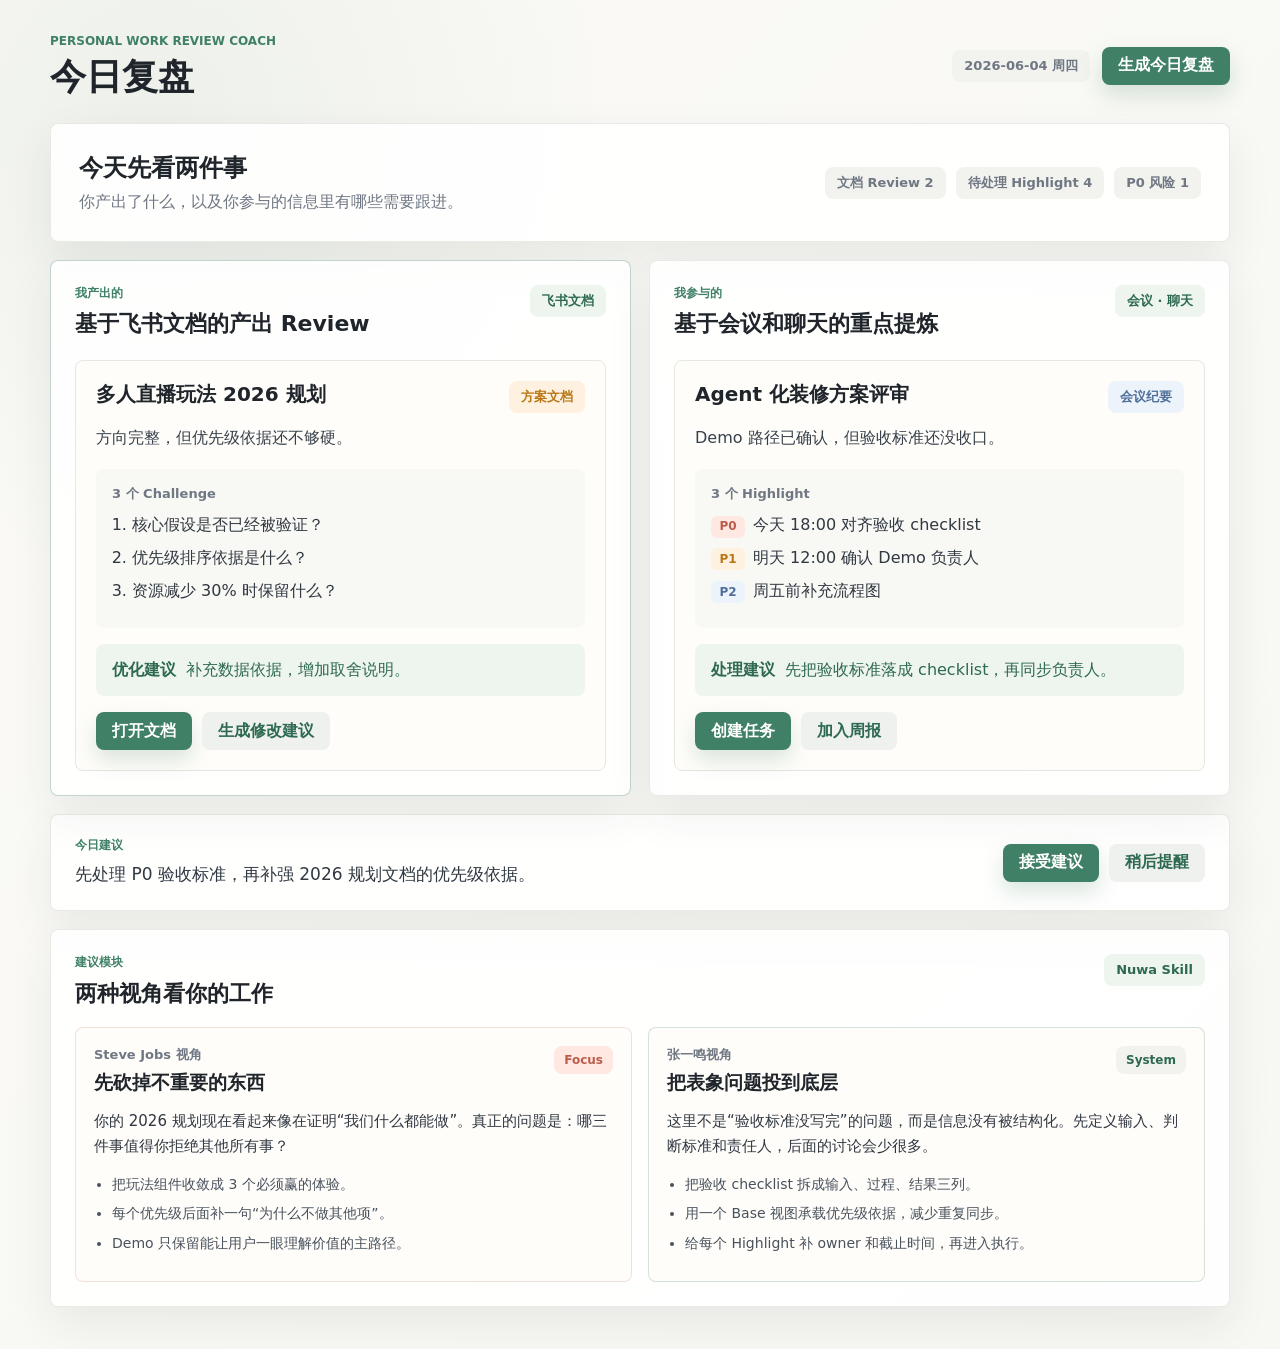
==== index.html @ 81011a87 "Add daily review demo v1.0" ====
<!doctype html>
<html lang="zh-CN">
  <head>
    <meta charset="UTF-8" />
    <meta name="viewport" content="width=device-width, initial-scale=1.0" />
    <title>今日复盘</title>
    <link rel="stylesheet" href="./styles.css" />
  </head>
  <body>
    <main class="app-shell">
      <header class="topbar">
        <div>
          <p class="eyebrow">Personal Work Review Coach</p>
          <h1>今日复盘</h1>
        </div>
        <div class="topbar-actions">
          <span class="date-chip">2026-06-04 周四</span>
          <button class="primary-btn" type="button">生成今日复盘</button>
        </div>
      </header>

      <section class="intro-panel">
        <div class="intro-copy">
          <h2>今天先看两件事</h2>
          <p>你产出了什么，以及你参与的信息里有哪些需要跟进。</p>
        </div>
        <div class="summary-pills" aria-label="今日摘要">
          <span>文档 Review 2</span>
          <span>待处理 Highlight 4</span>
          <span>P0 风险 1</span>
        </div>
      </section>

      <section class="review-grid">
        <article class="review-card active-card" id="outputs">
          <div class="card-heading">
            <div>
              <p class="card-label">我产出的</p>
              <h3>基于飞书文档的产出 Review</h3>
            </div>
            <span class="source-chip">飞书文档</span>
          </div>

          <div class="work-item">
            <div class="item-title-row">
              <h4>多人直播玩法 2026 规划</h4>
              <span class="type-tag">方案文档</span>
            </div>
            <p class="review-line">方向完整，但优先级依据还不够硬。</p>

            <div class="sub-block">
              <p class="block-title">3 个 Challenge</p>
              <ol>
                <li>核心假设是否已经被验证？</li>
                <li>优先级排序依据是什么？</li>
                <li>资源减少 30% 时保留什么？</li>
              </ol>
            </div>

            <div class="suggestion-box">
              <strong>优化建议</strong>
              <span>补充数据依据，增加取舍说明。</span>
            </div>

            <div class="action-row">
              <button type="button">打开文档</button>
              <button class="soft" type="button">生成修改建议</button>
            </div>
          </div>
        </article>

        <article class="review-card" id="participated">
          <div class="card-heading">
            <div>
              <p class="card-label">我参与的</p>
              <h3>基于会议和聊天的重点提炼</h3>
            </div>
            <span class="source-chip">会议 · 聊天</span>
          </div>

          <div class="work-item">
            <div class="item-title-row">
              <h4>Agent 化装修方案评审</h4>
              <span class="type-tag blue">会议纪要</span>
            </div>
            <p class="review-line">Demo 路径已确认，但验收标准还没收口。</p>

            <div class="sub-block">
              <p class="block-title">3 个 Highlight</p>
              <ul class="highlights">
                <li><span class="priority p0">P0</span>今天 18:00 对齐验收 checklist</li>
                <li><span class="priority p1">P1</span>明天 12:00 确认 Demo 负责人</li>
                <li><span class="priority p2">P2</span>周五前补充流程图</li>
              </ul>
            </div>

            <div class="suggestion-box">
              <strong>处理建议</strong>
              <span>先把验收标准落成 checklist，再同步负责人。</span>
            </div>

            <div class="action-row">
              <button type="button">创建任务</button>
              <button class="soft" type="button">加入周报</button>
            </div>
          </div>
        </article>
      </section>

      <section class="coach-note">
        <div>
          <p class="card-label">今日建议</p>
          <p>先处理 P0 验收标准，再补强 2026 规划文档的优先级依据。</p>
        </div>
        <div class="action-row compact">
          <button type="button">接受建议</button>
          <button class="soft" type="button">稍后提醒</button>
        </div>
      </section>

      <section class="advisor-panel" aria-label="视角建议">
        <div class="advisor-header">
          <div>
            <p class="card-label">建议模块</p>
            <h3>两种视角看你的工作</h3>
          </div>
          <span class="source-chip">Nuwa Skill</span>
        </div>

        <div class="advisor-grid">
          <article class="advisor-card jobs-card">
            <div class="advisor-name-row">
              <div>
                <p class="advisor-role">Steve Jobs 视角</p>
                <h4>先砍掉不重要的东西</h4>
              </div>
              <span class="advisor-mark">Focus</span>
            </div>
            <p class="advisor-quote">
              你的 2026 规划现在看起来像在证明“我们什么都能做”。真正的问题是：哪三件事值得你拒绝其他所有事？
            </p>
            <ul class="advisor-actions">
              <li>把玩法组件收敛成 3 个必须赢的体验。</li>
              <li>每个优先级后面补一句“为什么不做其他项”。</li>
              <li>Demo 只保留能让用户一眼理解价值的主路径。</li>
            </ul>
          </article>

          <article class="advisor-card zhang-card">
            <div class="advisor-name-row">
              <div>
                <p class="advisor-role">张一鸣视角</p>
                <h4>把表象问题投到底层</h4>
              </div>
              <span class="advisor-mark">System</span>
            </div>
            <p class="advisor-quote">
              这里不是“验收标准没写完”的问题，而是信息没有被结构化。先定义输入、判断标准和责任人，后面的讨论会少很多。
            </p>
            <ul class="advisor-actions">
              <li>把验收 checklist 拆成输入、过程、结果三列。</li>
              <li>用一个 Base 视图承载优先级依据，减少重复同步。</li>
              <li>给每个 Highlight 补 owner 和截止时间，再进入执行。</li>
            </ul>
          </article>
        </div>
      </section>
    </main>

    <script src="./script.js"></script>
  </body>
</html>
---- styles.css ----
:root {
  --bg: #f7f7f3;
  --surface: #ffffff;
  --surface-soft: #eef5ee;
  --text: #20252b;
  --muted: #6f7783;
  --line: #e5e7e2;
  --green: #3f8066;
  --green-dark: #2e6951;
  --amber: #b97718;
  --coral: #bd5c4b;
  --blue: #4f6f99;
  --shadow: 0 18px 45px rgba(42, 52, 48, 0.08);
}

* {
  box-sizing: border-box;
}

body {
  margin: 0;
  min-height: 100vh;
  background:
    radial-gradient(circle at 12% 8%, rgba(82, 128, 102, 0.08), transparent 28%),
    linear-gradient(135deg, #fbfaf6 0%, var(--bg) 100%);
  color: var(--text);
  font-family:
    Inter, ui-sans-serif, system-ui, -apple-system, BlinkMacSystemFont, "Segoe UI",
    "PingFang SC", "Hiragino Sans GB", "Microsoft YaHei", sans-serif;
}

button {
  border: 0;
  font: inherit;
  cursor: pointer;
}

.app-shell {
  width: min(1180px, calc(100vw - 48px));
  margin: 0 auto;
  padding: 34px 0 42px;
}

.topbar {
  display: flex;
  align-items: center;
  justify-content: space-between;
  gap: 24px;
  margin-bottom: 26px;
}

.eyebrow,
.card-label {
  margin: 0 0 8px;
  color: var(--green);
  font-size: 12px;
  font-weight: 700;
  letter-spacing: 0;
  text-transform: uppercase;
}

h1,
h2,
h3,
h4,
p {
  margin-top: 0;
}

h1 {
  margin-bottom: 0;
  font-size: 36px;
  line-height: 1.15;
  letter-spacing: 0;
}

.topbar-actions {
  display: flex;
  align-items: center;
  gap: 12px;
  flex-wrap: wrap;
  justify-content: flex-end;
}

.date-chip,
.summary-pills span,
.source-chip,
.type-tag {
  display: inline-flex;
  align-items: center;
  min-height: 32px;
  padding: 0 12px;
  border-radius: 8px;
  background: #f2f3ef;
  color: var(--muted);
  font-size: 13px;
  font-weight: 600;
  white-space: nowrap;
}

.primary-btn,
.action-row button {
  min-height: 38px;
  padding: 0 16px;
  border-radius: 8px;
  background: var(--green);
  color: #fff;
  font-weight: 700;
  box-shadow: 0 10px 22px rgba(63, 128, 102, 0.2);
}

.intro-panel,
.coach-note,
.review-card,
.advisor-panel {
  border: 1px solid rgba(229, 231, 226, 0.86);
  border-radius: 8px;
  background: rgba(255, 255, 255, 0.88);
  box-shadow: var(--shadow);
}

.intro-panel {
  display: flex;
  align-items: center;
  justify-content: space-between;
  gap: 24px;
  padding: 28px;
  margin-bottom: 18px;
}

.intro-copy h2 {
  margin-bottom: 8px;
  font-size: 24px;
}

.intro-copy p {
  margin-bottom: 0;
  color: var(--muted);
  font-size: 16px;
}

.summary-pills {
  display: flex;
  gap: 10px;
  flex-wrap: wrap;
  justify-content: flex-end;
}

.segment-tabs {
  display: inline-flex;
  padding: 4px;
  margin: 0 0 18px;
  border: 1px solid var(--line);
  border-radius: 8px;
  background: #fff;
}

.tab {
  min-width: 112px;
  min-height: 38px;
  padding: 0 18px;
  border-radius: 6px;
  background: transparent;
  color: var(--muted);
  font-weight: 700;
}

.tab.active {
  background: var(--surface-soft);
  color: var(--green-dark);
}

.review-grid {
  display: grid;
  grid-template-columns: minmax(0, 1fr) minmax(0, 1fr);
  gap: 18px;
  align-items: stretch;
}

.review-card {
  padding: 24px;
  min-height: 520px;
}

.active-card {
  border-color: rgba(63, 128, 102, 0.32);
}

.card-heading {
  display: flex;
  align-items: flex-start;
  justify-content: space-between;
  gap: 18px;
  margin-bottom: 22px;
}

.card-heading h3 {
  margin-bottom: 0;
  font-size: 22px;
  line-height: 1.25;
}

.source-chip {
  background: #eef5ee;
  color: var(--green-dark);
}

.work-item {
  border: 1px solid var(--line);
  border-radius: 8px;
  padding: 20px;
  background: #fffdfa;
}

.item-title-row {
  display: flex;
  align-items: flex-start;
  justify-content: space-between;
  gap: 12px;
  margin-bottom: 12px;
}

.item-title-row h4 {
  margin-bottom: 0;
  font-size: 20px;
  line-height: 1.3;
}

.type-tag {
  background: #fff1df;
  color: var(--amber);
}

.type-tag.blue {
  background: #edf3fb;
  color: var(--blue);
}

.review-line {
  margin-bottom: 18px;
  color: #37404a;
  font-size: 16px;
  line-height: 1.65;
}

.sub-block {
  padding: 16px;
  border-radius: 8px;
  background: #f8f8f4;
}

.block-title {
  margin-bottom: 10px;
  color: var(--muted);
  font-size: 13px;
  font-weight: 800;
}

ol,
ul {
  margin: 0;
  padding-left: 20px;
}

li {
  margin: 8px 0;
  color: #303842;
  line-height: 1.55;
}

.highlights {
  padding-left: 0;
  list-style: none;
}

.priority {
  display: inline-flex;
  align-items: center;
  justify-content: center;
  width: 34px;
  min-height: 22px;
  margin-right: 8px;
  border-radius: 6px;
  font-size: 12px;
  font-weight: 800;
}

.p0 {
  background: #ffe8e2;
  color: var(--coral);
}

.p1 {
  background: #fff1df;
  color: var(--amber);
}

.p2 {
  background: #edf3fb;
  color: var(--blue);
}

.suggestion-box {
  display: flex;
  gap: 10px;
  margin: 16px 0;
  padding: 14px 16px;
  border-radius: 8px;
  background: #eef5ee;
  color: var(--green-dark);
  line-height: 1.55;
}

.suggestion-box strong {
  white-space: nowrap;
}

.action-row {
  display: flex;
  gap: 10px;
  flex-wrap: wrap;
}

.action-row button.soft {
  background: #eef1ed;
  color: var(--green-dark);
  box-shadow: none;
}

.coach-note {
  display: flex;
  align-items: center;
  justify-content: space-between;
  gap: 18px;
  margin-top: 18px;
  padding: 22px 24px;
}

.coach-note p:last-child {
  margin-bottom: 0;
  color: #303842;
  font-size: 17px;
  line-height: 1.5;
}

.compact {
  flex-shrink: 0;
}

.advisor-panel {
  margin-top: 18px;
  padding: 24px;
}

.advisor-header {
  display: flex;
  align-items: flex-start;
  justify-content: space-between;
  gap: 18px;
  margin-bottom: 18px;
}

.advisor-header h3 {
  margin-bottom: 0;
  font-size: 22px;
}

.advisor-grid {
  display: grid;
  grid-template-columns: repeat(2, minmax(0, 1fr));
  gap: 16px;
}

.advisor-card {
  border: 1px solid var(--line);
  border-radius: 8px;
  padding: 18px;
  background: #fffdfa;
}

.jobs-card {
  border-color: rgba(189, 92, 75, 0.18);
}

.zhang-card {
  border-color: rgba(63, 128, 102, 0.22);
}

.advisor-name-row {
  display: flex;
  align-items: flex-start;
  justify-content: space-between;
  gap: 12px;
  margin-bottom: 14px;
}

.advisor-role {
  margin-bottom: 6px;
  color: var(--muted);
  font-size: 13px;
  font-weight: 800;
}

.advisor-name-row h4 {
  margin-bottom: 0;
  font-size: 19px;
  line-height: 1.3;
}

.advisor-mark {
  display: inline-flex;
  align-items: center;
  min-height: 28px;
  padding: 0 10px;
  border-radius: 8px;
  background: #f2f3ef;
  color: var(--green-dark);
  font-size: 12px;
  font-weight: 800;
}

.jobs-card .advisor-mark {
  background: #ffe8e2;
  color: var(--coral);
}

.advisor-quote {
  margin-bottom: 14px;
  color: #303842;
  font-size: 15px;
  line-height: 1.7;
}

.advisor-actions {
  margin: 0;
  padding-left: 18px;
}

.advisor-actions li {
  color: #48515c;
  font-size: 14px;
}

@media (max-width: 900px) {
  .app-shell {
    width: min(100vw - 28px, 720px);
    padding-top: 22px;
  }

  .topbar,
  .intro-panel,
  .coach-note,
  .advisor-header {
    align-items: flex-start;
    flex-direction: column;
  }

  .topbar-actions,
  .summary-pills {
    justify-content: flex-start;
  }

  .review-grid {
    grid-template-columns: 1fr;
  }

  .advisor-grid {
    grid-template-columns: 1fr;
  }

  .review-card {
    min-height: auto;
  }
}

@media (max-width: 560px) {
  h1 {
    font-size: 30px;
  }

  .intro-panel,
  .review-card,
  .coach-note,
  .advisor-panel {
    padding: 18px;
  }

  .segment-tabs {
    width: 100%;
  }

  .tab {
    flex: 1;
    min-width: 0;
  }

  .item-title-row,
  .card-heading,
  .suggestion-box {
    flex-direction: column;
    align-items: flex-start;
  }
}
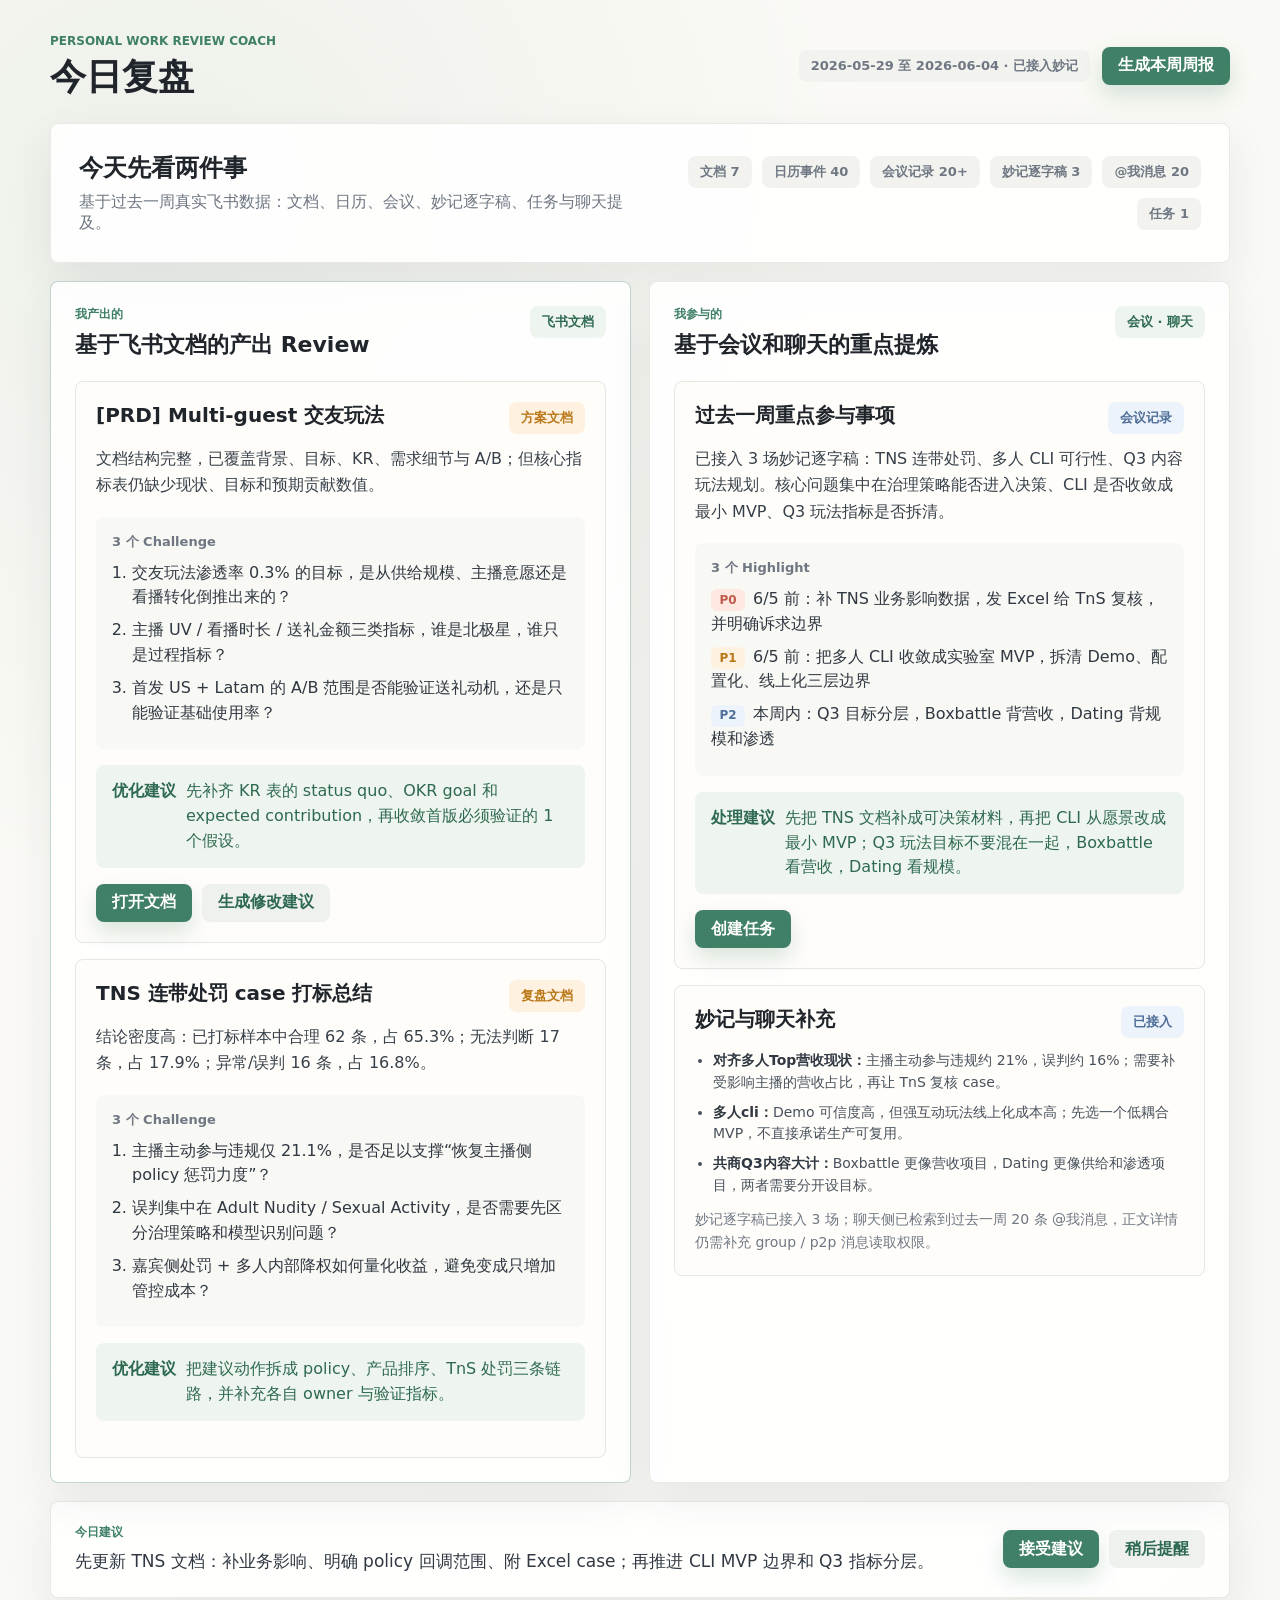
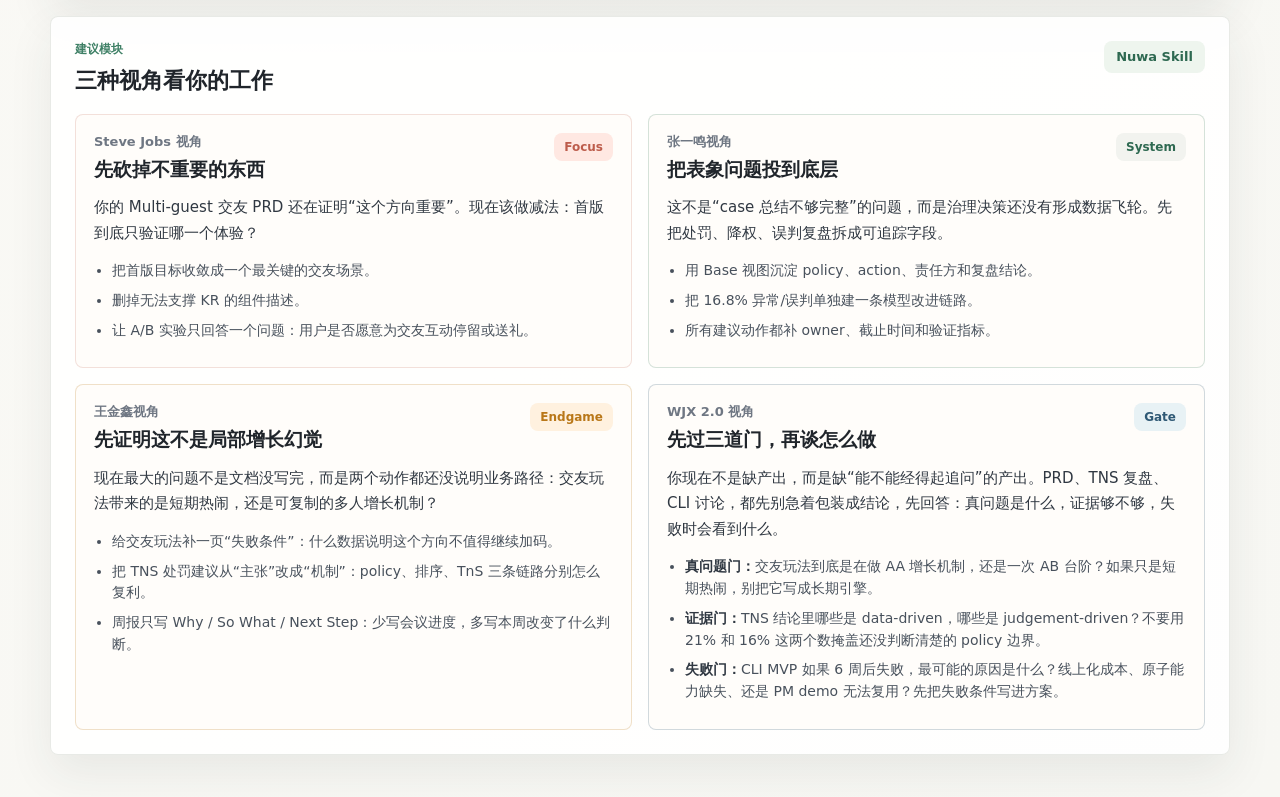
==== commit 76d1ec77: "Add real Feishu weekly review v1.1" ====
--- a/index.html
+++ b/index.html
@@ -14,20 +14,23 @@
           <h1>今日复盘</h1>
         </div>
         <div class="topbar-actions">
-          <span class="date-chip">2026-06-04 周四</span>
-          <button class="primary-btn" type="button">生成今日复盘</button>
+          <span class="date-chip">2026-05-29 至 2026-06-04 · 已接入妙记</span>
+          <a class="primary-btn" href="./weekly-report.html">生成本周周报</a>
         </div>
       </header>
 
       <section class="intro-panel">
         <div class="intro-copy">
           <h2>今天先看两件事</h2>
-          <p>你产出了什么，以及你参与的信息里有哪些需要跟进。</p>
+          <p>基于过去一周真实飞书数据：文档、日历、会议、妙记逐字稿、任务与聊天提及。</p>
         </div>
         <div class="summary-pills" aria-label="今日摘要">
-          <span>文档 Review 2</span>
-          <span>待处理 Highlight 4</span>
-          <span>P0 风险 1</span>
+          <span>文档 7</span>
+          <span>日历事件 40</span>
+          <span>会议记录 20+</span>
+          <span>妙记逐字稿 3</span>
+          <span>@我消息 20</span>
+          <span>任务 1</span>
         </div>
       </section>
 
@@ -43,28 +46,58 @@
 
           <div class="work-item">
             <div class="item-title-row">
-              <h4>多人直播玩法 2026 规划</h4>
+              <h4>[PRD] Multi-guest 交友玩法</h4>
               <span class="type-tag">方案文档</span>
             </div>
-            <p class="review-line">方向完整，但优先级依据还不够硬。</p>
+            <p class="review-line">文档结构完整，已覆盖背景、目标、KR、需求细节与 A/B；但核心指标表仍缺少现状、目标和预期贡献数值。</p>
 
             <div class="sub-block">
               <p class="block-title">3 个 Challenge</p>
               <ol>
-                <li>核心假设是否已经被验证？</li>
-                <li>优先级排序依据是什么？</li>
-                <li>资源减少 30% 时保留什么？</li>
+                <li>交友玩法渗透率 0.3% 的目标，是从供给规模、主播意愿还是看播转化倒推出来的？</li>
+                <li>主播 UV / 看播时长 / 送礼金额三类指标，谁是北极星，谁只是过程指标？</li>
+                <li>首发 US + Latam 的 A/B 范围是否能验证送礼动机，还是只能验证基础使用率？</li>
               </ol>
             </div>
 
             <div class="suggestion-box">
               <strong>优化建议</strong>
-              <span>补充数据依据，增加取舍说明。</span>
+              <span>先补齐 KR 表的 status quo、OKR goal 和 expected contribution，再收敛首版必须验证的 1 个假设。</span>
             </div>
 
             <div class="action-row">
-              <button type="button">打开文档</button>
-              <button class="soft" type="button">生成修改建议</button>
+              <a class="primary-btn" href="https://bytedance.larkoffice.com/wiki/FLtdwObc6ifWalkR4IqcCORLnLe" target="_blank" rel="noreferrer">打开文档</a>
+              <button class="soft" type="button" data-action="show-suggestion" data-target="prd-suggestion">生成修改建议</button>
+            </div>
+            <div class="inline-result" id="prd-suggestion" hidden>
+              <p class="block-title">可直接补进文档的修改建议</p>
+              <ol>
+                <li>在 KR 表中补齐 status quo、OKR goal、expected contribution 三列，避免只描述方向。</li>
+                <li>把首版验证目标收敛为“交友互动是否提升停留或送礼意愿”，其他功能放入后续版本。</li>
+                <li>在 A/B 方案中补充失败条件：哪些数据出现时说明该方向不值得继续加码。</li>
+              </ol>
+            </div>
+          </div>
+
+          <div class="work-item stacked-item">
+            <div class="item-title-row">
+              <h4>TNS 连带处罚 case 打标总结</h4>
+              <span class="type-tag">复盘文档</span>
+            </div>
+            <p class="review-line">结论密度高：已打标样本中合理 62 条，占 65.3%；无法判断 17 条，占 17.9%；异常/误判 16 条，占 16.8%。</p>
+
+            <div class="sub-block">
+              <p class="block-title">3 个 Challenge</p>
+              <ol>
+                <li>主播主动参与违规仅 21.1%，是否足以支撑“恢复主播侧 policy 惩罚力度”？</li>
+                <li>误判集中在 Adult Nudity / Sexual Activity，是否需要先区分治理策略和模型识别问题？</li>
+                <li>嘉宾侧处罚 + 多人内部降权如何量化收益，避免变成只增加管控成本？</li>
+              </ol>
+            </div>
+
+            <div class="suggestion-box">
+              <strong>优化建议</strong>
+              <span>把建议动作拆成 policy、产品排序、TnS 处罚三条链路，并补充各自 owner 与验证指标。</span>
             </div>
           </div>
         </article>
@@ -80,29 +113,49 @@
 
           <div class="work-item">
             <div class="item-title-row">
-              <h4>Agent 化装修方案评审</h4>
-              <span class="type-tag blue">会议纪要</span>
-            </div>
-            <p class="review-line">Demo 路径已确认，但验收标准还没收口。</p>
+              <h4>过去一周重点参与事项</h4>
+              <span class="type-tag blue">会议记录</span>
+            </div>
+            <p class="review-line">已接入 3 场妙记逐字稿：TNS 连带处罚、多人 CLI 可行性、Q3 内容玩法规划。核心问题集中在治理策略能否进入决策、CLI 是否收敛成最小 MVP、Q3 玩法指标是否拆清。</p>
 
             <div class="sub-block">
               <p class="block-title">3 个 Highlight</p>
               <ul class="highlights">
-                <li><span class="priority p0">P0</span>今天 18:00 对齐验收 checklist</li>
-                <li><span class="priority p1">P1</span>明天 12:00 确认 Demo 负责人</li>
-                <li><span class="priority p2">P2</span>周五前补充流程图</li>
+                <li><span class="priority p0">P0</span>6/5 前：补 TNS 业务影响数据，发 Excel 给 TnS 复核，并明确诉求边界</li>
+                <li><span class="priority p1">P1</span>6/5 前：把多人 CLI 收敛成实验室 MVP，拆清 Demo、配置化、线上化三层边界</li>
+                <li><span class="priority p2">P2</span>本周内：Q3 目标分层，Boxbattle 背营收，Dating 背规模和渗透</li>
               </ul>
             </div>
 
             <div class="suggestion-box">
               <strong>处理建议</strong>
-              <span>先把验收标准落成 checklist，再同步负责人。</span>
+              <span>先把 TNS 文档补成可决策材料，再把 CLI 从愿景改成最小 MVP；Q3 玩法目标不要混在一起，Boxbattle 看营收，Dating 看规模。</span>
             </div>
 
             <div class="action-row">
-              <button type="button">创建任务</button>
-              <button class="soft" type="button">加入周报</button>
-            </div>
+              <button type="button" data-action="create-task">创建任务</button>
+            </div>
+            <div class="inline-result" id="task-result" hidden>
+              <p class="block-title">已生成待办</p>
+              <ul>
+                <li>6/5 前补齐 TNS 业务影响数据，并发送 Excel 给 TnS 复核。</li>
+                <li>6/5 前收敛多人 CLI 实验室 MVP 边界。</li>
+                <li>本周内拆清 Boxbattle / Dating 的目标和 owner。</li>
+              </ul>
+            </div>
+          </div>
+
+          <div class="work-item stacked-item">
+            <div class="item-title-row">
+              <h4>妙记与聊天补充</h4>
+              <span class="type-tag blue">已接入</span>
+            </div>
+            <ul class="meeting-list">
+              <li><strong>对齐多人Top营收现状：</strong>主播主动参与违规约 21%，误判约 16%；需要补受影响主播的营收占比，再让 TnS 复核 case。</li>
+              <li><strong>多人cli：</strong>Demo 可信度高，但强互动玩法线上化成本高；先选一个低耦合 MVP，不直接承诺生产可复用。</li>
+              <li><strong>共商Q3内容大计：</strong>Boxbattle 更像营收项目，Dating 更像供给和渗透项目，两者需要分开设目标。</li>
+            </ul>
+            <p class="coverage-note">妙记逐字稿已接入 3 场；聊天侧已检索到过去一周 20 条 @我消息，正文详情仍需补充 group / p2p 消息读取权限。</p>
           </div>
         </article>
       </section>
@@ -110,11 +163,11 @@
       <section class="coach-note">
         <div>
           <p class="card-label">今日建议</p>
-          <p>先处理 P0 验收标准，再补强 2026 规划文档的优先级依据。</p>
+          <p>先更新 TNS 文档：补业务影响、明确 policy 回调范围、附 Excel case；再推进 CLI MVP 边界和 Q3 指标分层。</p>
         </div>
         <div class="action-row compact">
-          <button type="button">接受建议</button>
-          <button class="soft" type="button">稍后提醒</button>
+          <button type="button" data-action="accept-advice">接受建议</button>
+          <button class="soft" type="button" data-action="remind-later">稍后提醒</button>
         </div>
       </section>
 
@@ -122,7 +175,7 @@
         <div class="advisor-header">
           <div>
             <p class="card-label">建议模块</p>
-            <h3>两种视角看你的工作</h3>
+            <h3>三种视角看你的工作</h3>
           </div>
           <span class="source-chip">Nuwa Skill</span>
         </div>
@@ -137,12 +190,12 @@
               <span class="advisor-mark">Focus</span>
             </div>
             <p class="advisor-quote">
-              你的 2026 规划现在看起来像在证明“我们什么都能做”。真正的问题是：哪三件事值得你拒绝其他所有事？
-            </p>
-            <ul class="advisor-actions">
-              <li>把玩法组件收敛成 3 个必须赢的体验。</li>
-              <li>每个优先级后面补一句“为什么不做其他项”。</li>
-              <li>Demo 只保留能让用户一眼理解价值的主路径。</li>
+              你的 Multi-guest 交友 PRD 还在证明“这个方向重要”。现在该做减法：首版到底只验证哪一个体验？
+            </p>
+            <ul class="advisor-actions">
+              <li>把首版目标收敛成一个最关键的交友场景。</li>
+              <li>删掉无法支撑 KR 的组件描述。</li>
+              <li>让 A/B 实验只回答一个问题：用户是否愿意为交友互动停留或送礼。</li>
             </ul>
           </article>
 
@@ -155,17 +208,55 @@
               <span class="advisor-mark">System</span>
             </div>
             <p class="advisor-quote">
-              这里不是“验收标准没写完”的问题，而是信息没有被结构化。先定义输入、判断标准和责任人，后面的讨论会少很多。
-            </p>
-            <ul class="advisor-actions">
-              <li>把验收 checklist 拆成输入、过程、结果三列。</li>
-              <li>用一个 Base 视图承载优先级依据，减少重复同步。</li>
-              <li>给每个 Highlight 补 owner 和截止时间，再进入执行。</li>
+              这不是“case 总结不够完整”的问题，而是治理决策还没有形成数据飞轮。先把处罚、降权、误判复盘拆成可追踪字段。
+            </p>
+            <ul class="advisor-actions">
+              <li>用 Base 视图沉淀 policy、action、责任方和复盘结论。</li>
+              <li>把 16.8% 异常/误判单独建一条模型改进链路。</li>
+              <li>所有建议动作都补 owner、截止时间和验证指标。</li>
+            </ul>
+          </article>
+
+          <article class="advisor-card wang-card">
+            <div class="advisor-name-row">
+              <div>
+                <p class="advisor-role">王金鑫视角</p>
+                <h4>先证明这不是局部增长幻觉</h4>
+              </div>
+              <span class="advisor-mark">Endgame</span>
+            </div>
+            <p class="advisor-quote">
+              现在最大的问题不是文档没写完，而是两个动作都还没说明业务路径：交友玩法带来的是短期热闹，还是可复制的多人增长机制？
+            </p>
+            <ul class="advisor-actions">
+              <li>给交友玩法补一页“失败条件”：什么数据说明这个方向不值得继续加码。</li>
+              <li>把 TNS 处罚建议从“主张”改成“机制”：policy、排序、TnS 三条链路分别怎么复利。</li>
+              <li>周报只写 Why / So What / Next Step：少写会议进度，多写本周改变了什么判断。</li>
+            </ul>
+          </article>
+
+          <article class="advisor-card wjx2-card">
+            <div class="advisor-name-row">
+              <div>
+                <p class="advisor-role">WJX 2.0 视角</p>
+                <h4>先过三道门，再谈怎么做</h4>
+              </div>
+              <span class="advisor-mark">Gate</span>
+            </div>
+            <p class="advisor-quote">
+              你现在不是缺产出，而是缺“能不能经得起追问”的产出。PRD、TNS 复盘、CLI 讨论，都先别急着包装成结论，先回答：真问题是什么，证据够不够，失败时会看到什么。
+            </p>
+            <ul class="advisor-actions">
+              <li><strong>真问题门：</strong>交友玩法到底是在做 AA 增长机制，还是一次 AB 台阶？如果只是短期热闹，别把它写成长期引擎。</li>
+              <li><strong>证据门：</strong>TNS 结论里哪些是 data-driven，哪些是 judgement-driven？不要用 21% 和 16% 这两个数掩盖还没判断清楚的 policy 边界。</li>
+              <li><strong>失败门：</strong>CLI MVP 如果 6 周后失败，最可能的原因是什么？线上化成本、原子能力缺失、还是 PM demo 无法复用？先把失败条件写进方案。</li>
             </ul>
           </article>
         </div>
       </section>
     </main>
+
+    <div class="toast" id="toast" role="status" aria-live="polite" hidden></div>
 
     <script src="./script.js"></script>
   </body>
--- a/styles.css
+++ b/styles.css
@@ -35,6 +35,11 @@
   cursor: pointer;
 }
 
+a {
+  color: inherit;
+  text-decoration: none;
+}
+
 .app-shell {
   width: min(1180px, calc(100vw - 48px));
   margin: 0 auto;
@@ -100,6 +105,9 @@
 
 .primary-btn,
 .action-row button {
+  display: inline-flex;
+  align-items: center;
+  justify-content: center;
   min-height: 38px;
   padding: 0 16px;
   border-radius: 8px;
@@ -210,6 +218,10 @@
   border-radius: 8px;
   padding: 20px;
   background: #fffdfa;
+}
+
+.stacked-item {
+  margin-top: 16px;
 }
 
 .item-title-row {
@@ -327,6 +339,40 @@
   box-shadow: none;
 }
 
+.soft-link {
+  background: #eef1ed;
+  color: var(--green-dark);
+  box-shadow: none;
+}
+
+.inline-result {
+  margin-top: 16px;
+  padding: 16px;
+  border: 1px solid rgba(63, 128, 102, 0.18);
+  border-radius: 8px;
+  background: #f5faf5;
+}
+
+.inline-result .block-title {
+  color: var(--green-dark);
+}
+
+.toast {
+  position: fixed;
+  right: 24px;
+  bottom: 24px;
+  max-width: min(360px, calc(100vw - 48px));
+  padding: 14px 16px;
+  border: 1px solid rgba(63, 128, 102, 0.2);
+  border-radius: 8px;
+  background: #ffffff;
+  color: #303842;
+  box-shadow: var(--shadow);
+  font-size: 15px;
+  line-height: 1.5;
+  z-index: 20;
+}
+
 .coach-note {
   display: flex;
   align-items: center;
@@ -386,6 +432,14 @@
   border-color: rgba(63, 128, 102, 0.22);
 }
 
+.wang-card {
+  border-color: rgba(185, 119, 24, 0.22);
+}
+
+.wjx2-card {
+  border-color: rgba(47, 89, 117, 0.22);
+}
+
 .advisor-name-row {
   display: flex;
   align-items: flex-start;
@@ -422,6 +476,20 @@
 .jobs-card .advisor-mark {
   background: #ffe8e2;
   color: var(--coral);
+}
+
+.wang-card .advisor-mark {
+  background: #fff1df;
+  color: var(--amber);
+}
+
+.wjx2-card .advisor-mark {
+  background: #e8f2f5;
+  color: #2f5975;
+}
+
+.advisor-actions strong {
+  color: #303842;
 }
 
 .advisor-quote {
@@ -438,6 +506,113 @@
 
 .advisor-actions li {
   color: #48515c;
+  font-size: 14px;
+}
+
+.coverage-grid {
+  display: grid;
+  grid-template-columns: repeat(2, minmax(0, 1fr));
+  gap: 10px;
+}
+
+.coverage-item {
+  min-height: 74px;
+  padding: 14px;
+  border: 1px solid var(--line);
+  border-radius: 8px;
+  background: #f8f8f4;
+}
+
+.coverage-item span {
+  display: block;
+  margin-bottom: 6px;
+  color: var(--muted);
+  font-size: 12px;
+  font-weight: 800;
+}
+
+.coverage-item strong {
+  color: #303842;
+  font-size: 15px;
+  line-height: 1.45;
+}
+
+.coverage-item.ready {
+  background: #eef5ee;
+  border-color: rgba(63, 128, 102, 0.18);
+}
+
+.coverage-item.pending {
+  background: #edf3fb;
+  border-color: rgba(79, 111, 153, 0.18);
+}
+
+.coverage-note {
+  margin: 12px 0 0;
+  color: var(--muted);
+  font-size: 14px;
+  line-height: 1.65;
+}
+
+.meeting-list {
+  padding-left: 18px;
+}
+
+.meeting-list li {
+  color: #48515c;
+  font-size: 14px;
+}
+
+.meeting-list strong {
+  color: #303842;
+}
+
+.report-shell {
+  width: min(1040px, calc(100vw - 48px));
+}
+
+.report-layout {
+  display: grid;
+  grid-template-columns: minmax(0, 1fr) 260px;
+  gap: 18px;
+  align-items: flex-start;
+}
+
+.report-preview,
+.report-side {
+  border: 1px solid rgba(229, 231, 226, 0.86);
+  border-radius: 8px;
+  background: rgba(255, 255, 255, 0.92);
+  box-shadow: var(--shadow);
+}
+
+.report-preview {
+  padding: 24px;
+}
+
+.report-side {
+  padding: 20px;
+}
+
+.report-text {
+  width: 100%;
+  min-height: 640px;
+  margin: 0;
+  padding: 24px;
+  overflow: auto;
+  border: 1px solid var(--line);
+  border-radius: 8px;
+  background: #fffdfa;
+  color: #20252b;
+  font: inherit;
+  font-size: 16px;
+  line-height: 1.85;
+  white-space: pre-wrap;
+}
+
+.copy-hint {
+  margin: 12px 0 0;
+  color: var(--muted);
   font-size: 14px;
 }
 
@@ -468,6 +643,14 @@
     grid-template-columns: 1fr;
   }
 
+  .coverage-grid {
+    grid-template-columns: 1fr;
+  }
+
+  .report-layout {
+    grid-template-columns: 1fr;
+  }
+
   .review-card {
     min-height: auto;
   }
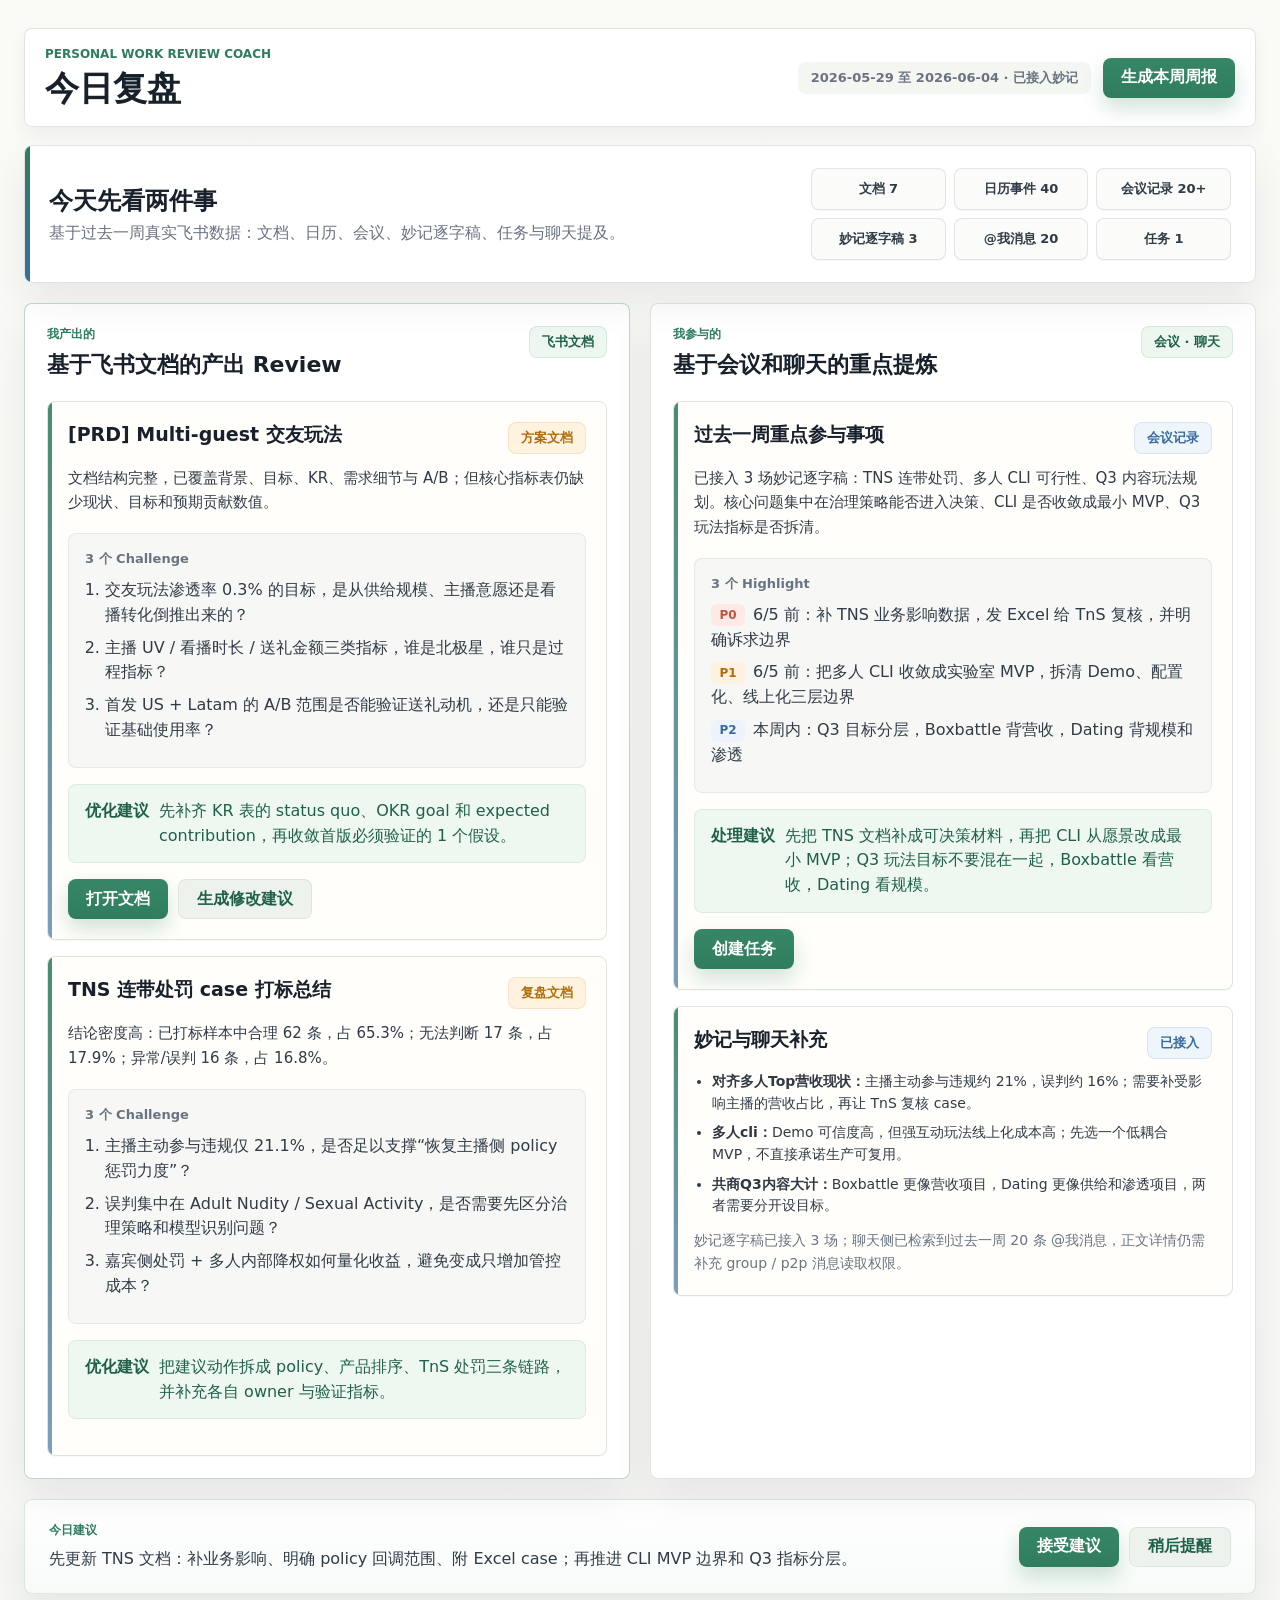
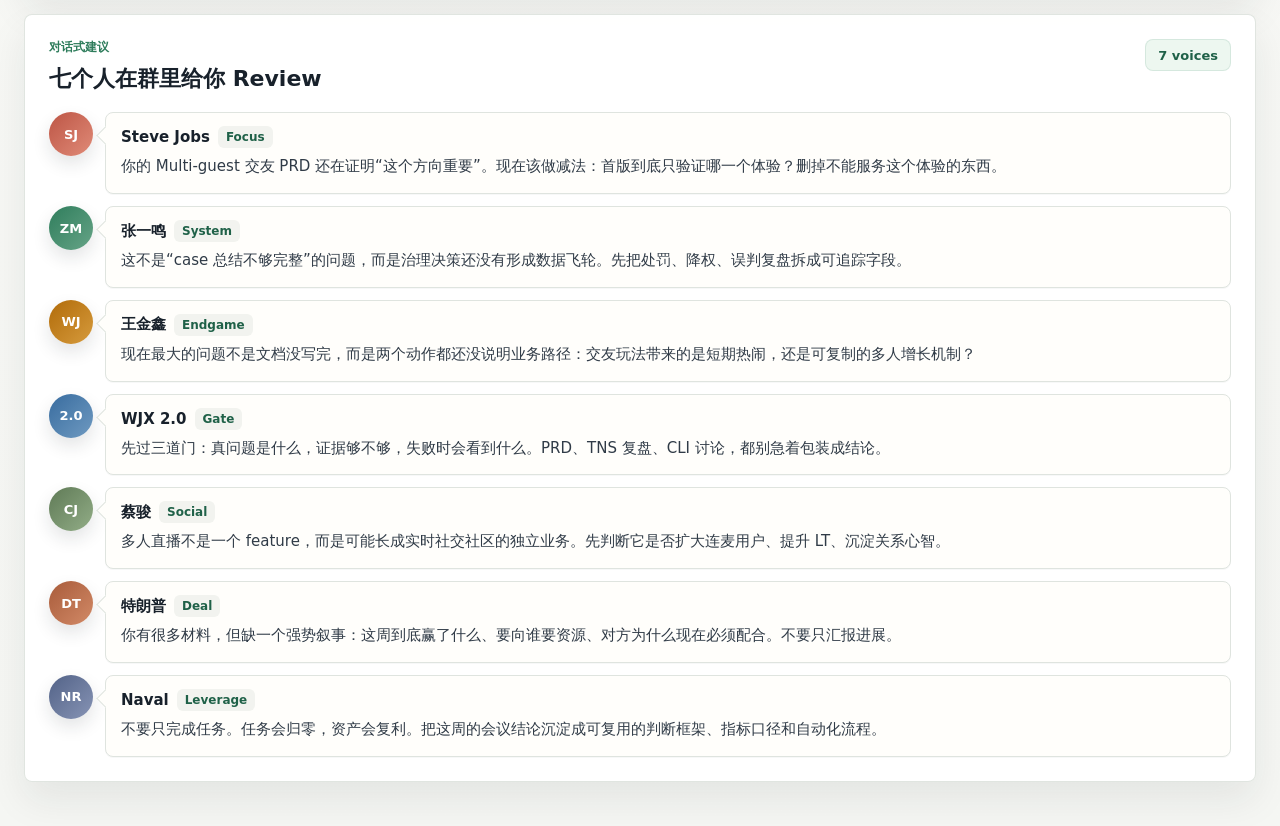
==== commit d9f52901: "Add daily review demo v1.2" ====
--- a/index.html
+++ b/index.html
@@ -171,86 +171,91 @@
         </div>
       </section>
 
-      <section class="advisor-panel" aria-label="视角建议">
+      <section class="advisor-panel" aria-label="七人对话建议">
         <div class="advisor-header">
           <div>
-            <p class="card-label">建议模块</p>
-            <h3>三种视角看你的工作</h3>
-          </div>
-          <span class="source-chip">Nuwa Skill</span>
-        </div>
-
-        <div class="advisor-grid">
-          <article class="advisor-card jobs-card">
-            <div class="advisor-name-row">
-              <div>
-                <p class="advisor-role">Steve Jobs 视角</p>
-                <h4>先砍掉不重要的东西</h4>
-              </div>
-              <span class="advisor-mark">Focus</span>
-            </div>
-            <p class="advisor-quote">
-              你的 Multi-guest 交友 PRD 还在证明“这个方向重要”。现在该做减法：首版到底只验证哪一个体验？
-            </p>
-            <ul class="advisor-actions">
-              <li>把首版目标收敛成一个最关键的交友场景。</li>
-              <li>删掉无法支撑 KR 的组件描述。</li>
-              <li>让 A/B 实验只回答一个问题：用户是否愿意为交友互动停留或送礼。</li>
-            </ul>
-          </article>
-
-          <article class="advisor-card zhang-card">
-            <div class="advisor-name-row">
-              <div>
-                <p class="advisor-role">张一鸣视角</p>
-                <h4>把表象问题投到底层</h4>
-              </div>
-              <span class="advisor-mark">System</span>
-            </div>
-            <p class="advisor-quote">
-              这不是“case 总结不够完整”的问题，而是治理决策还没有形成数据飞轮。先把处罚、降权、误判复盘拆成可追踪字段。
-            </p>
-            <ul class="advisor-actions">
-              <li>用 Base 视图沉淀 policy、action、责任方和复盘结论。</li>
-              <li>把 16.8% 异常/误判单独建一条模型改进链路。</li>
-              <li>所有建议动作都补 owner、截止时间和验证指标。</li>
-            </ul>
-          </article>
-
-          <article class="advisor-card wang-card">
-            <div class="advisor-name-row">
-              <div>
-                <p class="advisor-role">王金鑫视角</p>
-                <h4>先证明这不是局部增长幻觉</h4>
-              </div>
-              <span class="advisor-mark">Endgame</span>
-            </div>
-            <p class="advisor-quote">
-              现在最大的问题不是文档没写完，而是两个动作都还没说明业务路径：交友玩法带来的是短期热闹，还是可复制的多人增长机制？
-            </p>
-            <ul class="advisor-actions">
-              <li>给交友玩法补一页“失败条件”：什么数据说明这个方向不值得继续加码。</li>
-              <li>把 TNS 处罚建议从“主张”改成“机制”：policy、排序、TnS 三条链路分别怎么复利。</li>
-              <li>周报只写 Why / So What / Next Step：少写会议进度，多写本周改变了什么判断。</li>
-            </ul>
-          </article>
-
-          <article class="advisor-card wjx2-card">
-            <div class="advisor-name-row">
-              <div>
-                <p class="advisor-role">WJX 2.0 视角</p>
-                <h4>先过三道门，再谈怎么做</h4>
-              </div>
-              <span class="advisor-mark">Gate</span>
-            </div>
-            <p class="advisor-quote">
-              你现在不是缺产出，而是缺“能不能经得起追问”的产出。PRD、TNS 复盘、CLI 讨论，都先别急着包装成结论，先回答：真问题是什么，证据够不够，失败时会看到什么。
-            </p>
-            <ul class="advisor-actions">
-              <li><strong>真问题门：</strong>交友玩法到底是在做 AA 增长机制，还是一次 AB 台阶？如果只是短期热闹，别把它写成长期引擎。</li>
-              <li><strong>证据门：</strong>TNS 结论里哪些是 data-driven，哪些是 judgement-driven？不要用 21% 和 16% 这两个数掩盖还没判断清楚的 policy 边界。</li>
-              <li><strong>失败门：</strong>CLI MVP 如果 6 周后失败，最可能的原因是什么？线上化成本、原子能力缺失、还是 PM demo 无法复用？先把失败条件写进方案。</li>
-            </ul>
+            <p class="card-label">对话式建议</p>
+            <h3>七个人在群里给你 Review</h3>
+          </div>
+          <span class="source-chip">7 voices</span>
+        </div>
+
+        <div class="advisor-chat" role="list" aria-label="七人对话列表">
+          <article class="chat-message jobs-message" role="listitem">
+            <div class="avatar" aria-hidden="true">SJ</div>
+            <div class="message-body">
+              <div class="message-meta">
+                <strong>Steve Jobs</strong>
+                <span>Focus</span>
+              </div>
+              <p>你的 Multi-guest 交友 PRD 还在证明“这个方向重要”。现在该做减法：首版到底只验证哪一个体验？删掉不能服务这个体验的东西。</p>
+            </div>
+          </article>
+
+          <article class="chat-message zhang-message" role="listitem">
+            <div class="avatar" aria-hidden="true">ZM</div>
+            <div class="message-body">
+              <div class="message-meta">
+                <strong>张一鸣</strong>
+                <span>System</span>
+              </div>
+              <p>这不是“case 总结不够完整”的问题，而是治理决策还没有形成数据飞轮。先把处罚、降权、误判复盘拆成可追踪字段。</p>
+            </div>
+          </article>
+
+          <article class="chat-message wang-message" role="listitem">
+            <div class="avatar" aria-hidden="true">WJ</div>
+            <div class="message-body">
+              <div class="message-meta">
+                <strong>王金鑫</strong>
+                <span>Endgame</span>
+              </div>
+              <p>现在最大的问题不是文档没写完，而是两个动作都还没说明业务路径：交友玩法带来的是短期热闹，还是可复制的多人增长机制？</p>
+            </div>
+          </article>
+
+          <article class="chat-message wjx2-message" role="listitem">
+            <div class="avatar" aria-hidden="true">2.0</div>
+            <div class="message-body">
+              <div class="message-meta">
+                <strong>WJX 2.0</strong>
+                <span>Gate</span>
+              </div>
+              <p>先过三道门：真问题是什么，证据够不够，失败时会看到什么。PRD、TNS 复盘、CLI 讨论，都别急着包装成结论。</p>
+            </div>
+          </article>
+
+          <article class="chat-message cai-message" role="listitem">
+            <div class="avatar" aria-hidden="true">CJ</div>
+            <div class="message-body">
+              <div class="message-meta">
+                <strong>蔡骏</strong>
+                <span>Social</span>
+              </div>
+              <p>多人直播不是一个 feature，而是可能长成实时社交社区的独立业务。先判断它是否扩大连麦用户、提升 LT、沉淀关系心智。</p>
+            </div>
+          </article>
+
+          <article class="chat-message trump-message" role="listitem">
+            <div class="avatar" aria-hidden="true">DT</div>
+            <div class="message-body">
+              <div class="message-meta">
+                <strong>特朗普</strong>
+                <span>Deal</span>
+              </div>
+              <p>你有很多材料，但缺一个强势叙事：这周到底赢了什么、要向谁要资源、对方为什么现在必须配合。不要只汇报进展。</p>
+            </div>
+          </article>
+
+          <article class="chat-message naval-message" role="listitem">
+            <div class="avatar" aria-hidden="true">NR</div>
+            <div class="message-body">
+              <div class="message-meta">
+                <strong>Naval</strong>
+                <span>Leverage</span>
+              </div>
+              <p>不要只完成任务。任务会归零，资产会复利。把这周的会议结论沉淀成可复用的判断框架、指标口径和自动化流程。</p>
+            </div>
           </article>
         </div>
       </section>
--- a/styles.css
+++ b/styles.css
@@ -1,16 +1,18 @@
 :root {
-  --bg: #f7f7f3;
+  --bg: #f5f6f3;
   --surface: #ffffff;
-  --surface-soft: #eef5ee;
-  --text: #20252b;
-  --muted: #6f7783;
-  --line: #e5e7e2;
-  --green: #3f8066;
-  --green-dark: #2e6951;
-  --amber: #b97718;
-  --coral: #bd5c4b;
-  --blue: #4f6f99;
-  --shadow: 0 18px 45px rgba(42, 52, 48, 0.08);
+  --surface-soft: #f1f7f2;
+  --text: #18212b;
+  --muted: #697381;
+  --line: #dfe4df;
+  --green: #2f7d5c;
+  --green-dark: #1f6148;
+  --amber: #b16b09;
+  --coral: #bd5545;
+  --blue: #386c9f;
+  --ink-soft: #303b47;
+  --shadow: 0 18px 38px rgba(24, 33, 43, 0.08);
+  --shadow-soft: 0 8px 18px rgba(24, 33, 43, 0.05);
 }
 
 * {
@@ -20,9 +22,7 @@
 body {
   margin: 0;
   min-height: 100vh;
-  background:
-    radial-gradient(circle at 12% 8%, rgba(82, 128, 102, 0.08), transparent 28%),
-    linear-gradient(135deg, #fbfaf6 0%, var(--bg) 100%);
+  background: linear-gradient(180deg, #fafaf7 0%, var(--bg) 100%);
   color: var(--text);
   font-family:
     Inter, ui-sans-serif, system-ui, -apple-system, BlinkMacSystemFont, "Segoe UI",
@@ -41,9 +41,9 @@
 }
 
 .app-shell {
-  width: min(1180px, calc(100vw - 48px));
+  width: min(1240px, calc(100vw - 48px));
   margin: 0 auto;
-  padding: 34px 0 42px;
+  padding: 28px 0 44px;
 }
 
 .topbar {
@@ -51,7 +51,12 @@
   align-items: center;
   justify-content: space-between;
   gap: 24px;
-  margin-bottom: 26px;
+  margin-bottom: 18px;
+  padding: 18px 20px;
+  border: 1px solid rgba(223, 228, 223, 0.9);
+  border-radius: 8px;
+  background: rgba(255, 255, 255, 0.92);
+  box-shadow: var(--shadow-soft);
 }
 
 .eyebrow,
@@ -74,7 +79,7 @@
 
 h1 {
   margin-bottom: 0;
-  font-size: 36px;
+  font-size: 34px;
   line-height: 1.15;
   letter-spacing: 0;
 }
@@ -96,7 +101,8 @@
   min-height: 32px;
   padding: 0 12px;
   border-radius: 8px;
-  background: #f2f3ef;
+  border: 1px solid transparent;
+  background: #f4f6f2;
   color: var(--muted);
   font-size: 13px;
   font-weight: 600;
@@ -108,22 +114,41 @@
   display: inline-flex;
   align-items: center;
   justify-content: center;
-  min-height: 38px;
-  padding: 0 16px;
-  border-radius: 8px;
-  background: var(--green);
+  min-height: 40px;
+  padding: 0 18px;
+  border-radius: 8px;
+  background: linear-gradient(180deg, #378767 0%, var(--green) 100%);
   color: #fff;
   font-weight: 700;
-  box-shadow: 0 10px 22px rgba(63, 128, 102, 0.2);
+  box-shadow: 0 10px 20px rgba(47, 125, 92, 0.22);
+  transition:
+    transform 160ms ease,
+    box-shadow 160ms ease,
+    background 160ms ease;
+}
+
+.primary-btn:hover,
+.action-row button:hover {
+  transform: translateY(-1px);
+  box-shadow: 0 14px 24px rgba(47, 125, 92, 0.24);
+}
+
+button:disabled {
+  cursor: default;
+  opacity: 0.72;
+}
+
+button:disabled:hover {
+  transform: none;
 }
 
 .intro-panel,
 .coach-note,
 .review-card,
 .advisor-panel {
-  border: 1px solid rgba(229, 231, 226, 0.86);
-  border-radius: 8px;
-  background: rgba(255, 255, 255, 0.88);
+  border: 1px solid rgba(223, 228, 223, 0.95);
+  border-radius: 8px;
+  background: rgba(255, 255, 255, 0.94);
   box-shadow: var(--shadow);
 }
 
@@ -132,12 +157,22 @@
   align-items: center;
   justify-content: space-between;
   gap: 24px;
-  padding: 28px;
-  margin-bottom: 18px;
+  padding: 22px 24px;
+  margin-bottom: 20px;
+  overflow: hidden;
+  position: relative;
+}
+
+.intro-panel::before {
+  position: absolute;
+  inset: 0 auto 0 0;
+  width: 5px;
+  background: linear-gradient(180deg, var(--green), var(--blue));
+  content: "";
 }
 
 .intro-copy h2 {
-  margin-bottom: 8px;
+  margin-bottom: 6px;
   font-size: 24px;
 }
 
@@ -148,10 +183,19 @@
 }
 
 .summary-pills {
-  display: flex;
-  gap: 10px;
-  flex-wrap: wrap;
-  justify-content: flex-end;
+  display: grid;
+  grid-template-columns: repeat(3, minmax(96px, 1fr));
+  gap: 8px;
+  width: min(420px, 100%);
+}
+
+.summary-pills span {
+  justify-content: center;
+  min-height: 42px;
+  border-color: rgba(223, 228, 223, 0.9);
+  background: #fbfcfa;
+  color: var(--ink-soft);
+  box-shadow: 0 1px 0 rgba(24, 33, 43, 0.04);
 }
 
 .segment-tabs {
@@ -181,17 +225,17 @@
 .review-grid {
   display: grid;
   grid-template-columns: minmax(0, 1fr) minmax(0, 1fr);
-  gap: 18px;
+  gap: 20px;
   align-items: stretch;
 }
 
 .review-card {
-  padding: 24px;
+  padding: 22px;
   min-height: 520px;
 }
 
 .active-card {
-  border-color: rgba(63, 128, 102, 0.32);
+  border-color: rgba(47, 125, 92, 0.3);
 }
 
 .card-heading {
@@ -209,15 +253,35 @@
 }
 
 .source-chip {
-  background: #eef5ee;
+  border-color: rgba(47, 125, 92, 0.12);
+  background: #edf7f0;
   color: var(--green-dark);
 }
 
 .work-item {
+  position: relative;
+  overflow: hidden;
   border: 1px solid var(--line);
   border-radius: 8px;
   padding: 20px;
-  background: #fffdfa;
+  background: #fffefb;
+  box-shadow: 0 1px 0 rgba(24, 33, 43, 0.03);
+  transition:
+    border-color 160ms ease,
+    box-shadow 160ms ease;
+}
+
+.work-item::before {
+  position: absolute;
+  inset: 0 auto 0 0;
+  width: 4px;
+  background: linear-gradient(180deg, rgba(47, 125, 92, 0.88), rgba(56, 108, 159, 0.66));
+  content: "";
+}
+
+.work-item:hover {
+  border-color: rgba(47, 125, 92, 0.24);
+  box-shadow: var(--shadow-soft);
 }
 
 .stacked-item {
@@ -234,31 +298,34 @@
 
 .item-title-row h4 {
   margin-bottom: 0;
-  font-size: 20px;
+  font-size: 19px;
   line-height: 1.3;
 }
 
 .type-tag {
-  background: #fff1df;
+  border-color: rgba(177, 107, 9, 0.12);
+  background: #fff3df;
   color: var(--amber);
 }
 
 .type-tag.blue {
-  background: #edf3fb;
+  border-color: rgba(56, 108, 159, 0.12);
+  background: #eef5fb;
   color: var(--blue);
 }
 
 .review-line {
   margin-bottom: 18px;
-  color: #37404a;
-  font-size: 16px;
+  color: var(--ink-soft);
+  font-size: 15px;
   line-height: 1.65;
 }
 
 .sub-block {
   padding: 16px;
   border-radius: 8px;
-  background: #f8f8f4;
+  background: #f7f8f5;
+  border: 1px solid rgba(223, 228, 223, 0.7);
 }
 
 .block-title {
@@ -276,7 +343,7 @@
 
 li {
   margin: 8px 0;
-  color: #303842;
+  color: var(--ink-soft);
   line-height: 1.55;
 }
 
@@ -295,10 +362,11 @@
   border-radius: 6px;
   font-size: 12px;
   font-weight: 800;
+  vertical-align: middle;
 }
 
 .p0 {
-  background: #ffe8e2;
+  background: #ffe9e4;
   color: var(--coral);
 }
 
@@ -318,7 +386,8 @@
   margin: 16px 0;
   padding: 14px 16px;
   border-radius: 8px;
-  background: #eef5ee;
+  border: 1px solid rgba(47, 125, 92, 0.1);
+  background: #eef8f1;
   color: var(--green-dark);
   line-height: 1.55;
 }
@@ -334,23 +403,30 @@
 }
 
 .action-row button.soft {
-  background: #eef1ed;
+  border: 1px solid rgba(47, 125, 92, 0.1);
+  background: #eef2ed;
   color: var(--green-dark);
   box-shadow: none;
 }
 
 .soft-link {
-  background: #eef1ed;
+  border: 1px solid rgba(47, 125, 92, 0.1);
+  background: #eef2ed;
   color: var(--green-dark);
   box-shadow: none;
+}
+
+.action-row button.soft:hover,
+.soft-link:hover {
+  box-shadow: 0 8px 16px rgba(24, 33, 43, 0.07);
 }
 
 .inline-result {
   margin-top: 16px;
   padding: 16px;
-  border: 1px solid rgba(63, 128, 102, 0.18);
-  border-radius: 8px;
-  background: #f5faf5;
+  border: 1px solid rgba(47, 125, 92, 0.18);
+  border-radius: 8px;
+  background: #f5fbf6;
 }
 
 .inline-result .block-title {
@@ -363,10 +439,10 @@
   bottom: 24px;
   max-width: min(360px, calc(100vw - 48px));
   padding: 14px 16px;
-  border: 1px solid rgba(63, 128, 102, 0.2);
+  border: 1px solid rgba(47, 125, 92, 0.2);
   border-radius: 8px;
   background: #ffffff;
-  color: #303842;
+  color: var(--ink-soft);
   box-shadow: var(--shadow);
   font-size: 15px;
   line-height: 1.5;
@@ -378,14 +454,16 @@
   align-items: center;
   justify-content: space-between;
   gap: 18px;
-  margin-top: 18px;
+  margin-top: 20px;
   padding: 22px 24px;
+  border-color: rgba(47, 125, 92, 0.16);
+  background: linear-gradient(180deg, #ffffff 0%, #f7fbf8 100%);
 }
 
 .coach-note p:last-child {
   margin-bottom: 0;
-  color: #303842;
-  font-size: 17px;
+  color: var(--ink-soft);
+  font-size: 16px;
   line-height: 1.5;
 }
 
@@ -394,7 +472,7 @@
 }
 
 .advisor-panel {
-  margin-top: 18px;
+  margin-top: 20px;
   padding: 24px;
 }
 
@@ -411,102 +489,110 @@
   font-size: 22px;
 }
 
-.advisor-grid {
+.advisor-chat {
   display: grid;
-  grid-template-columns: repeat(2, minmax(0, 1fr));
-  gap: 16px;
-}
-
-.advisor-card {
+  gap: 12px;
+}
+
+.chat-message {
+  display: grid;
+  grid-template-columns: 44px minmax(0, 1fr);
+  gap: 12px;
+  align-items: start;
+}
+
+.avatar {
+  display: inline-flex;
+  align-items: center;
+  justify-content: center;
+  width: 44px;
+  height: 44px;
+  border-radius: 50%;
+  color: #fff;
+  font-size: 13px;
+  font-weight: 900;
+  box-shadow: 0 8px 18px rgba(24, 33, 43, 0.12);
+}
+
+.message-body {
+  position: relative;
+  padding: 13px 15px 14px;
   border: 1px solid var(--line);
   border-radius: 8px;
-  padding: 18px;
-  background: #fffdfa;
-}
-
-.jobs-card {
-  border-color: rgba(189, 92, 75, 0.18);
-}
-
-.zhang-card {
-  border-color: rgba(63, 128, 102, 0.22);
-}
-
-.wang-card {
-  border-color: rgba(185, 119, 24, 0.22);
-}
-
-.wjx2-card {
-  border-color: rgba(47, 89, 117, 0.22);
-}
-
-.advisor-name-row {
-  display: flex;
-  align-items: flex-start;
-  justify-content: space-between;
-  gap: 12px;
-  margin-bottom: 14px;
-}
-
-.advisor-role {
+  background: #fffefb;
+  box-shadow: 0 1px 0 rgba(24, 33, 43, 0.03);
+}
+
+.message-body::before {
+  position: absolute;
+  top: 16px;
+  left: -7px;
+  width: 12px;
+  height: 12px;
+  border-bottom: 1px solid var(--line);
+  border-left: 1px solid var(--line);
+  background: #fffefb;
+  transform: rotate(45deg);
+  content: "";
+}
+
+.message-meta {
+  display: flex;
+  align-items: center;
+  gap: 8px;
   margin-bottom: 6px;
-  color: var(--muted);
-  font-size: 13px;
-  font-weight: 800;
-}
-
-.advisor-name-row h4 {
-  margin-bottom: 0;
-  font-size: 19px;
-  line-height: 1.3;
-}
-
-.advisor-mark {
+}
+
+.message-meta strong {
+  color: var(--text);
+  font-size: 15px;
+}
+
+.message-meta span {
   display: inline-flex;
   align-items: center;
-  min-height: 28px;
-  padding: 0 10px;
-  border-radius: 8px;
+  min-height: 22px;
+  padding: 0 8px;
+  border-radius: 6px;
   background: #f2f3ef;
   color: var(--green-dark);
   font-size: 12px;
   font-weight: 800;
 }
 
-.jobs-card .advisor-mark {
-  background: #ffe8e2;
-  color: var(--coral);
-}
-
-.wang-card .advisor-mark {
-  background: #fff1df;
-  color: var(--amber);
-}
-
-.wjx2-card .advisor-mark {
-  background: #e8f2f5;
-  color: #2f5975;
-}
-
-.advisor-actions strong {
-  color: #303842;
-}
-
-.advisor-quote {
-  margin-bottom: 14px;
-  color: #303842;
+.message-body p {
+  margin-bottom: 0;
+  color: var(--ink-soft);
   font-size: 15px;
-  line-height: 1.7;
-}
-
-.advisor-actions {
-  margin: 0;
-  padding-left: 18px;
-}
-
-.advisor-actions li {
-  color: #48515c;
-  font-size: 14px;
+  line-height: 1.65;
+}
+
+.jobs-message .avatar {
+  background: linear-gradient(135deg, #bd5545, #e08b78);
+}
+
+.zhang-message .avatar {
+  background: linear-gradient(135deg, #2f7d5c, #66a487);
+}
+
+.wang-message .avatar {
+  background: linear-gradient(135deg, #b16b09, #d69b3d);
+}
+
+.wjx2-message .avatar {
+  background: linear-gradient(135deg, #386c9f, #6f9ac1);
+}
+
+.cai-message .avatar {
+  background: linear-gradient(135deg, #5f7a56, #92ad87);
+}
+
+.trump-message .avatar {
+  background: linear-gradient(135deg, #a85b3a, #d28a67);
+}
+
+.naval-message .avatar {
+  background: linear-gradient(135deg, #526287, #8794b5);
 }
 
 .coverage-grid {
@@ -539,12 +625,12 @@
 
 .coverage-item.ready {
   background: #eef5ee;
-  border-color: rgba(63, 128, 102, 0.18);
+  border-color: rgba(47, 125, 92, 0.18);
 }
 
 .coverage-item.pending {
   background: #edf3fb;
-  border-color: rgba(79, 111, 153, 0.18);
+  border-color: rgba(56, 108, 159, 0.18);
 }
 
 .coverage-note {
@@ -559,7 +645,7 @@
 }
 
 .meeting-list li {
-  color: #48515c;
+  color: var(--ink-soft);
   font-size: 14px;
 }
 
@@ -580,9 +666,9 @@
 
 .report-preview,
 .report-side {
-  border: 1px solid rgba(229, 231, 226, 0.86);
-  border-radius: 8px;
-  background: rgba(255, 255, 255, 0.92);
+  border: 1px solid rgba(223, 228, 223, 0.95);
+  border-radius: 8px;
+  background: rgba(255, 255, 255, 0.96);
   box-shadow: var(--shadow);
 }
 
@@ -602,7 +688,7 @@
   overflow: auto;
   border: 1px solid var(--line);
   border-radius: 8px;
-  background: #fffdfa;
+  background: #fffefb;
   color: #20252b;
   font: inherit;
   font-size: 16px;
@@ -639,10 +725,6 @@
     grid-template-columns: 1fr;
   }
 
-  .advisor-grid {
-    grid-template-columns: 1fr;
-  }
-
   .coverage-grid {
     grid-template-columns: 1fr;
   }
@@ -683,4 +765,19 @@
     flex-direction: column;
     align-items: flex-start;
   }
-}
+
+  .chat-message {
+    grid-template-columns: 38px minmax(0, 1fr);
+    gap: 10px;
+  }
+
+  .avatar {
+    width: 38px;
+    height: 38px;
+    font-size: 12px;
+  }
+
+  .message-meta {
+    flex-wrap: wrap;
+  }
+}
